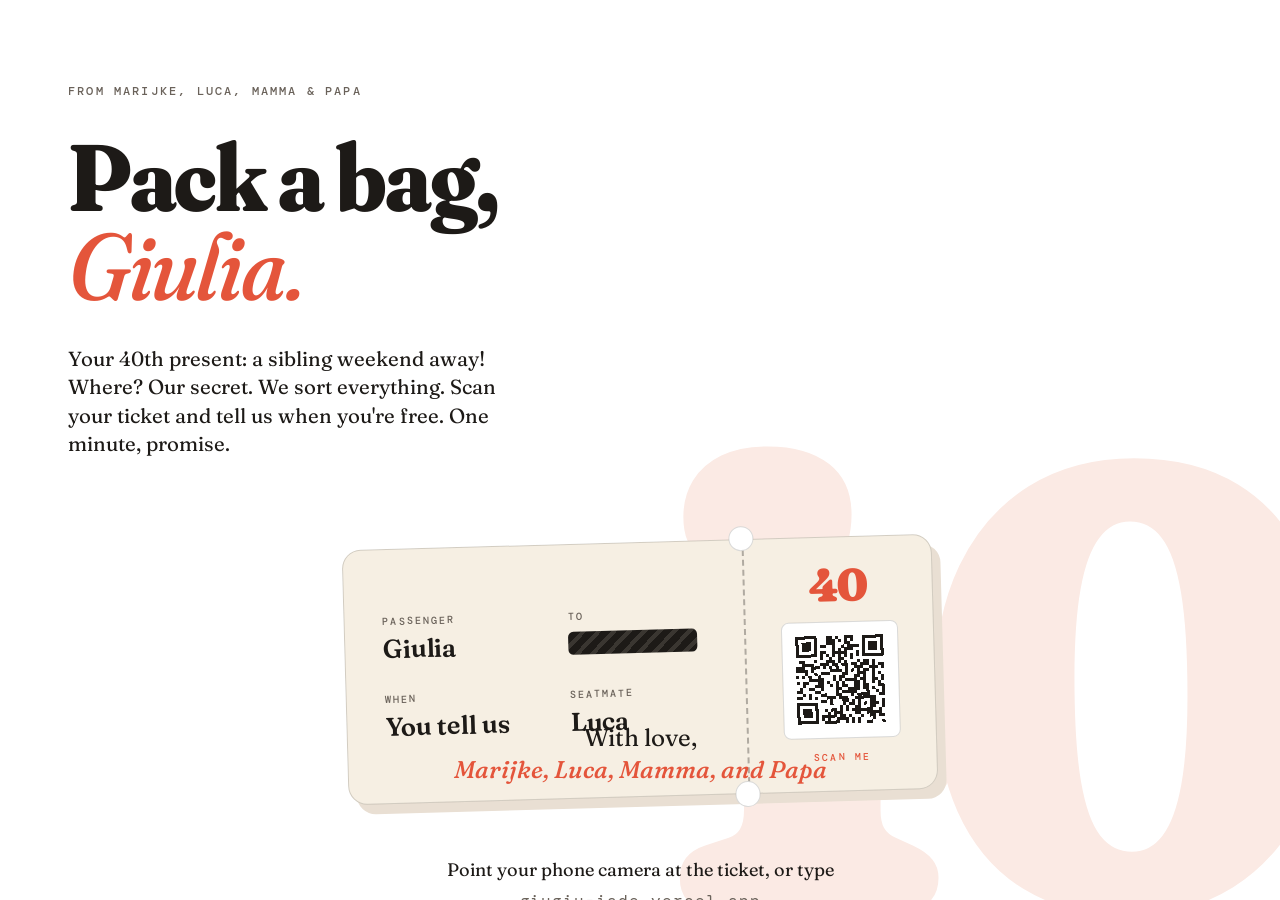
==== print/giulia-a4.html @ 05d1bcc9 "Add a printable A4 page with a QR code to the site print/giulia-a4.html is the source, print/giulia-" ====
<!doctype html>
<html lang="en">
<head>
  <meta charset="utf-8">
  <title>Pack a bag, Giulia · print</title>
  <link rel="preconnect" href="https://fonts.googleapis.com">
  <link rel="preconnect" href="https://fonts.gstatic.com" crossorigin>
  <link rel="stylesheet" href="https://fonts.googleapis.com/css2?family=Fraunces:ital,opsz,wght,SOFT,WONK@0,9..144,300..900,0..100,0..1;1,9..144,300..900,0..100,0..1&family=DM+Mono:wght@400;500&display=swap">
  <style>
    /* ------------------------------------------------------------
       A4, no printer margins. Open in Chrome, print at 100%, A4,
       margins "None", background graphics on.
       ------------------------------------------------------------ */
    @page { size: A4; margin: 0; }
    :root {
      --paper: #f6efe3;
      --paper-2: #fdf9f2;
      --ink: #1d1a17;
      --ink-2: #6a625a;
      --line: rgba(29, 26, 23, 0.16);
      --line-strong: rgba(29, 26, 23, 0.32);
      --coral: #e4553b;
      --tint: #fbeae4;
      --shadow: #e9dfd3;
      --display: "Fraunces", "Iowan Old Style", "Palatino Linotype", Georgia, serif;
      --mono: "DM Mono", "SFMono-Regular", Menlo, Consolas, monospace;
    }
    *, *::before, *::after { box-sizing: border-box; }
    html, body {
      margin: 0;
      width: 100%;
      height: 100%;
      background: #fff;
      color: var(--ink);
      font-family: var(--display);
      -webkit-print-color-adjust: exact;
      print-color-adjust: exact;
    }
    .page {
      position: relative;
      width: 100%;
      height: 100%;
      overflow: hidden;
      padding: 22mm 18mm 20mm;
      font-variation-settings: "opsz" 14, "SOFT" 30, "WONK" 0;
    }
    .forty {
      position: absolute;
      right: -6mm;
      bottom: -26mm;
      font-size: 168mm;
      line-height: 1;
      font-weight: 900;
      font-variation-settings: "opsz" 144, "SOFT" 100, "WONK" 1;
      letter-spacing: -0.06em;
      color: var(--tint);
      z-index: 0;
      user-select: none;
    }
    .content { position: relative; z-index: 1; }
    .eyebrow {
      margin: 0 0 9mm;
      font-family: var(--mono);
      font-weight: 500;
      font-size: 3.2mm;
      letter-spacing: 0.18em;
      text-transform: uppercase;
      color: var(--ink-2);
    }
    h1 {
      margin: 0 0 9mm;
      font-size: 25mm;
      line-height: 0.94;
      font-weight: 800;
      font-variation-settings: "opsz" 144, "SOFT" 60, "WONK" 1;
      letter-spacing: -0.025em;
    }
    h1 em {
      font-style: italic;
      font-weight: 500;
      color: var(--coral);
      letter-spacing: -0.01em;
    }
    .lede {
      margin: 0;
      max-width: 118mm;
      font-size: 5.4mm;
      line-height: 1.4;
    }

    /* ---------- ticket ---------- */
    .ticket-wrap { margin: 22mm auto 0; width: 156mm; position: relative; }
    .ticket-shadow {
      position: absolute;
      inset: 0;
      border-radius: 5mm;
      background: var(--shadow);
      transform: rotate(-1.6deg) translate(2.2mm, 2.6mm);
    }
    .ticket {
      position: relative;
      display: grid;
      grid-template-columns: 1fr 50mm;
      border-radius: 5mm;
      background: var(--paper);
      border: 0.4mm solid var(--line);
      transform: rotate(-1.6deg);
    }
    .ticket::before, .ticket::after {
      content: "";
      position: absolute;
      right: calc(50mm - 3.4mm);
      width: 6.8mm;
      height: 6.8mm;
      border-radius: 50%;
      background: #fff;
      border: 0.4mm solid var(--line);
      z-index: 1;
    }
    .ticket::before { top: -3.8mm; }
    .ticket::after { bottom: -3.8mm; }
    .ticket__main {
      padding: 10mm 9mm 9mm 10mm;
      display: grid;
      grid-template-columns: 1.15fr 1fr;
      gap: 8mm 6mm;
      align-content: center;
    }
    .k {
      display: block;
      margin-bottom: 1.6mm;
      font-family: var(--mono);
      font-weight: 500;
      font-size: 2.7mm;
      letter-spacing: 0.2em;
      text-transform: uppercase;
      color: var(--ink-2);
    }
    .v {
      display: flex;
      align-items: center;
      height: 7.6mm;
      font-size: 6.8mm;
      line-height: 1.1;
      font-weight: 600;
      font-variation-settings: "opsz" 24, "SOFT" 40, "WONK" 1;
      letter-spacing: -0.01em;
      white-space: nowrap;
    }
    .redacted {
      display: inline-block;
      width: 34mm;
      height: 6.2mm;
      border-radius: 1.4mm;
      background: repeating-linear-gradient(-45deg, var(--ink) 0 1.8mm, #3a3631 1.8mm 2.9mm);
    }
    .ticket__stub {
      display: flex;
      flex-direction: column;
      align-items: center;
      justify-content: center;
      gap: 3.2mm;
      padding: 7mm 4mm;
      border-left: 0.6mm dashed var(--line-strong);
    }
    .class {
      font-size: 12mm;
      line-height: 1;
      font-weight: 900;
      font-variation-settings: "opsz" 72, "SOFT" 100, "WONK" 1;
      letter-spacing: -0.04em;
      color: var(--coral);
    }
    .qr {
      width: 31mm;
      height: 31mm;
      padding: 1.2mm;
      border-radius: 2mm;
      background: #fff;
      border: 0.3mm solid var(--line);
    }
    .qr svg { display: block; width: 100%; height: 100%; }
    .scan {
      font-family: var(--mono);
      font-weight: 500;
      font-size: 2.6mm;
      letter-spacing: 0.22em;
      text-transform: uppercase;
      color: var(--coral);
    }

    .how {
      margin: 16mm 0 0;
      text-align: center;
      font-size: 4.8mm;
      line-height: 1.45;
      color: var(--ink);
    }
    .how .url {
      display: block;
      margin-top: 1.5mm;
      font-family: var(--mono);
      font-size: 4.2mm;
      letter-spacing: 0.06em;
      color: var(--ink-2);
    }

    .signoff {
      position: absolute;
      left: 0;
      right: 0;
      bottom: 24mm;
      text-align: center;
      font-size: 6.4mm;
      line-height: 1.3;
      z-index: 1;
    }
    .signoff em {
      font-style: italic;
      font-weight: 500;
      color: var(--coral);
    }
  </style>
</head>
<body>
<div class="page">
  <div class="forty" aria-hidden="true">40</div>

  <div class="content">
    <p class="eyebrow">From Marijke, Luca, Mamma &amp; Papa</p>
    <h1>Pack a bag,<br><em>Giulia.</em></h1>
    <p class="lede">Your 40th present: a sibling weekend away! Where? Our secret. We sort everything. Scan your ticket and tell us when you're free. One minute, promise.</p>

    <div class="ticket-wrap">
      <div class="ticket-shadow"></div>
      <div class="ticket">
        <div class="ticket__main">
          <div><span class="k">Passenger</span><span class="v">Giulia</span></div>
          <div><span class="k">To</span><span class="v"><span class="redacted"></span></span></div>
          <div><span class="k">When</span><span class="v">You tell us</span></div>
          <div><span class="k">Seatmate</span><span class="v">Luca</span></div>
        </div>
        <div class="ticket__stub">
          <span class="class">40</span>
          <div class="qr"><svg xmlns="http://www.w3.org/2000/svg" viewBox="0 0 35 35" width="100%" height="100%" shape-rendering="crispEdges" class="segno"><path class="qrline" stroke="#1d1a17" d="M3 3.5h7m3 0h2m1 0h1m2 0h3m3 0h7m-29 1h1m5 0h1m3 0h3m1 0h1m1 0h1m1 0h1m3 0h1m5 0h1m-29 1h1m1 0h3m1 0h1m3 0h3m3 0h2m4 0h1m1 0h3m1 0h1m-29 1h1m1 0h3m1 0h1m1 0h2m2 0h1m2 0h1m1 0h4m1 0h1m1 0h3m1 0h1m-29 1h1m1 0h3m1 0h1m5 0h1m1 0h1m1 0h3m3 0h1m1 0h3m1 0h1m-29 1h1m5 0h1m1 0h2m2 0h5m3 0h1m1 0h1m5 0h1m-29 1h7m1 0h1m1 0h1m1 0h1m1 0h1m1 0h1m1 0h1m1 0h1m1 0h7m-21 1h1m2 0h1m2 0h2m2 0h1m-18 1h2m3 0h1m3 0h3m1 0h1m1 0h1m3 0h1m1 0h2m1 0h1m-24 1h4m2 0h3m1 0h2m1 0h2m1 0h2m1 0h3m1 0h1m1 0h2m-29 1h3m2 0h3m1 0h1m1 0h1m1 0h1m2 0h1m2 0h3m2 0h3m1 0h1m-29 1h4m1 0h1m5 0h4m1 0h1m1 0h1m1 0h1m1 0h2m1 0h1m-23 1h1m2 0h1m1 0h3m4 0h2m3 0h3m2 0h1m1 0h1m-28 1h1m1 0h1m1 0h1m2 0h1m4 0h1m1 0h2m3 0h2m1 0h1m2 0h1m2 0h1m-25 1h5m3 0h1m1 0h1m1 0h4m1 0h2m2 0h2m1 0h1m-29 1h1m1 0h2m3 0h2m1 0h1m2 0h1m1 0h1m3 0h2m1 0h1m2 0h1m1 0h1m-26 1h1m3 0h3m2 0h1m1 0h1m1 0h2m2 0h2m1 0h2m3 0h2m-28 1h1m2 0h2m2 0h1m4 0h2m2 0h4m1 0h2m1 0h1m2 0h1m-29 1h2m4 0h2m5 0h1m1 0h5m3 0h1m2 0h1m1 0h1m-27 1h1m1 0h1m3 0h2m3 0h2m3 0h1m1 0h4m3 0h2m-29 1h2m2 0h1m1 0h1m3 0h3m1 0h3m2 0h7m-18 1h2m1 0h1m3 0h2m1 0h1m1 0h1m3 0h2m2 0h1m-29 1h7m4 0h1m3 0h1m1 0h2m1 0h1m1 0h1m1 0h3m1 0h1m-29 1h1m5 0h1m7 0h1m1 0h1m2 0h2m3 0h2m2 0h1m-29 1h1m1 0h3m1 0h1m2 0h1m1 0h2m1 0h1m1 0h1m1 0h7m2 0h1m-28 1h1m1 0h3m1 0h1m3 0h1m1 0h3m4 0h2m2 0h5m-28 1h1m1 0h3m1 0h1m1 0h5m1 0h2m1 0h1m3 0h1m2 0h2m1 0h2m-29 1h1m5 0h1m1 0h1m1 0h1m2 0h4m1 0h1m1 0h1m4 0h1m-26 1h7m2 0h5m2 0h1m1 0h1m1 0h1m2 0h2m3 0h1"/></svg></div>
          <span class="scan">Scan me</span>
        </div>
      </div>
    </div>

    <p class="how">Point your phone camera at the ticket, or type<span class="url">giugiu-jade.vercel.app</span></p>
  </div>

  <p class="signoff">With love,<br><em>Marijke, Luca, Mamma, and Papa</em></p>
</div>
</body>
</html>
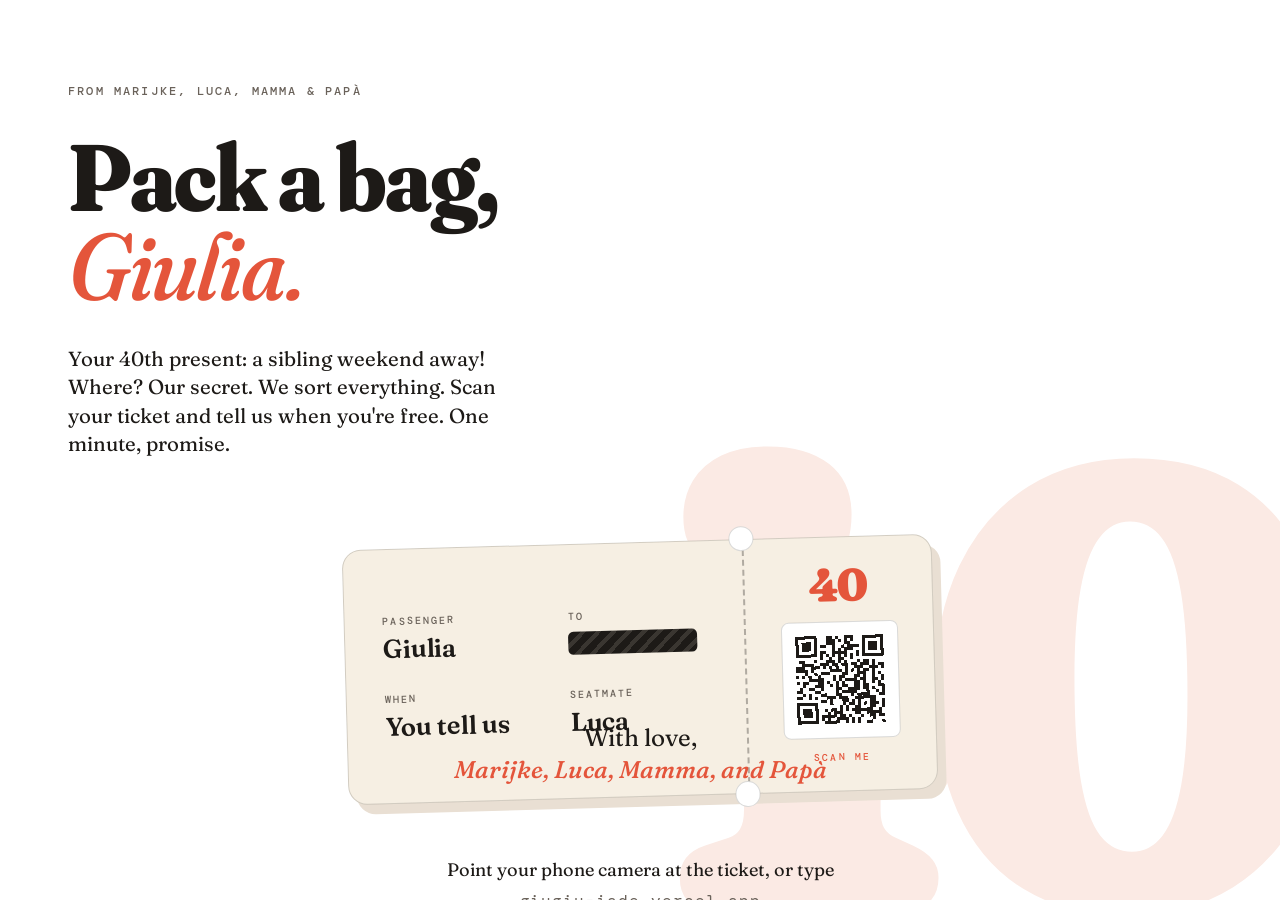
==== commit 43611789: "Spell Papà with its accent On the first screen, the sign-off, and the printed page, which is regener" ====
--- a/print/giulia-a4.html
+++ b/print/giulia-a4.html
@@ -227,7 +227,7 @@
   <div class="forty" aria-hidden="true">40</div>
 
   <div class="content">
-    <p class="eyebrow">From Marijke, Luca, Mamma &amp; Papa</p>
+    <p class="eyebrow">From Marijke, Luca, Mamma &amp; Papà</p>
     <h1>Pack a bag,<br><em>Giulia.</em></h1>
     <p class="lede">Your 40th present: a sibling weekend away! Where? Our secret. We sort everything. Scan your ticket and tell us when you're free. One minute, promise.</p>
 
@@ -251,7 +251,7 @@
     <p class="how">Point your phone camera at the ticket, or type<span class="url">giugiu-jade.vercel.app</span></p>
   </div>
 
-  <p class="signoff">With love,<br><em>Marijke, Luca, Mamma, and Papa</em></p>
+  <p class="signoff">With love,<br><em>Marijke, Luca, Mamma, and Papà</em></p>
 </div>
 </body>
 </html>
